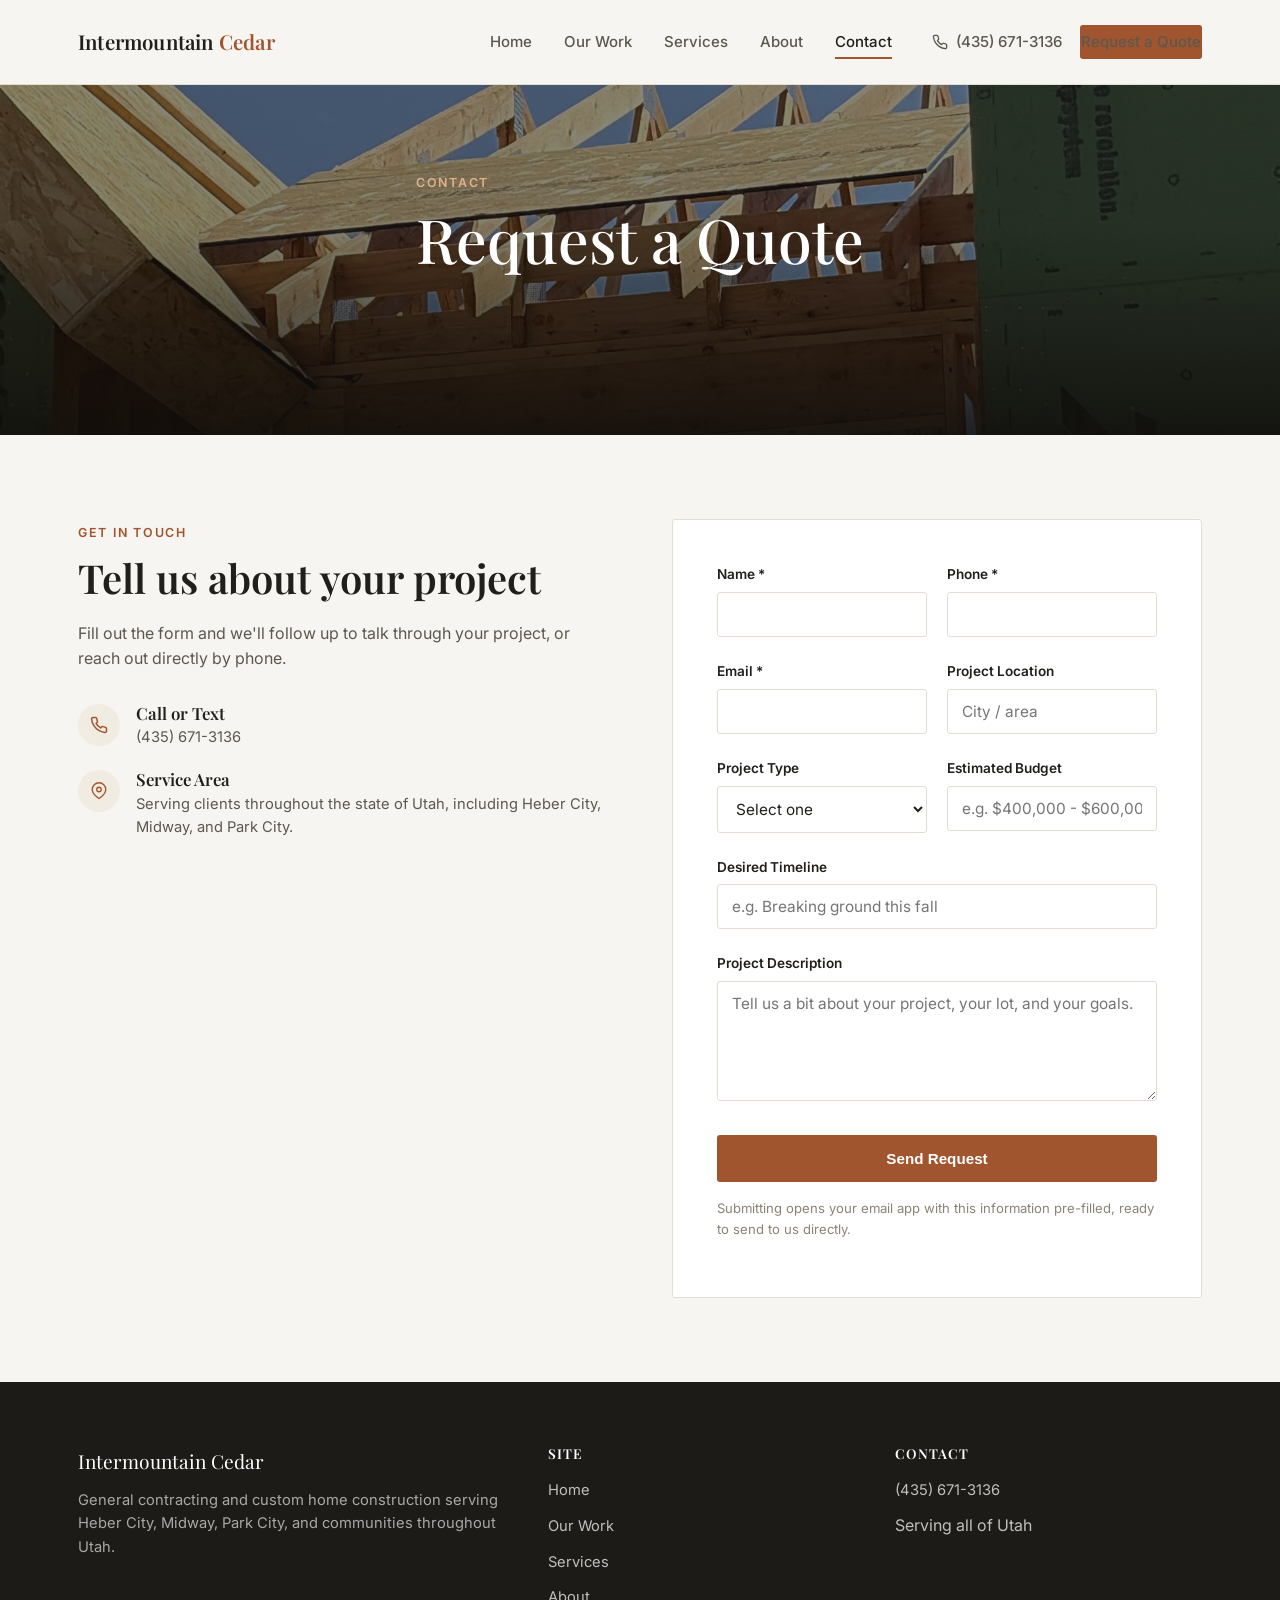
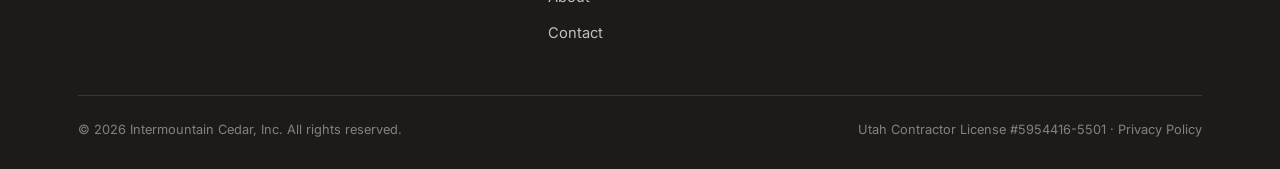
==== contact.html @ b6607494 "Initial commit: Intermountain Cedar contractor website Co-Authored-By: Claude Sonnet 5 <noreply@anth" ====
<!DOCTYPE html>
<html lang="en">
<head>
<meta charset="UTF-8">
<meta name="viewport" content="width=device-width, initial-scale=1.0">
<title>Contact | Intermountain Cedar</title>
<meta name="description" content="Request a quote from Intermountain Cedar, a Utah general contractor serving Heber City, Midway, Park City, and beyond.">
<link rel="preconnect" href="https://fonts.googleapis.com">
<link rel="preconnect" href="https://fonts.gstatic.com" crossorigin>
<link href="https://fonts.googleapis.com/css2?family=Playfair+Display:wght@400;500;600;700&family=Inter:wght@400;500;600;700&display=swap" rel="stylesheet">
<link rel="stylesheet" href="css/style.css">
</head>
<body>

<header class="site-header">
  <div class="container">
    <a href="index.html" class="brand">Intermountain <span>Cedar</span></a>
    <nav class="main-nav" id="main-nav">
      <ul>
        <li><a href="index.html">Home</a></li>
        <li><a href="work.html">Our Work</a></li>
        <li><a href="services.html">Services</a></li>
        <li><a href="about.html">About</a></li>
        <li><a href="contact.html" class="active">Contact</a></li>
      </ul>
      <div class="header-cta">
        <a href="tel:+14356713136" class="phone-link">
          <svg width="16" height="16" viewBox="0 0 24 24" fill="none" stroke="currentColor" stroke-width="2" stroke-linecap="round" stroke-linejoin="round"><path d="M22 16.92v3a2 2 0 0 1-2.18 2 19.79 19.79 0 0 1-8.63-3.07 19.5 19.5 0 0 1-6-6 19.79 19.79 0 0 1-3.07-8.67A2 2 0 0 1 4.11 2h3a2 2 0 0 1 2 1.72c.127.96.361 1.903.7 2.81a2 2 0 0 1-.45 2.11L8.09 9.91a16 16 0 0 0 6 6l1.27-1.27a2 2 0 0 1 2.11-.45c.907.339 1.85.573 2.81.7A2 2 0 0 1 22 16.92z"/></svg>
          (435) 671-3136
        </a>
        <a href="contact.html" class="btn btn-primary">Request a Quote</a>
      </div>
    </nav>
    <button class="nav-toggle" aria-label="Toggle navigation" aria-expanded="false">
      <span></span><span></span><span></span>
    </button>
  </div>
</header>

<section class="page-hero" style="min-height:34vh;">
  <div class="hero-bg" style="background-image:url('images/framing-roof-detail.jpg');">
    <video autoplay muted loop playsinline poster="images/framing-roof-detail.jpg">
      <source src="media/contact-hero.mp4" type="video/mp4">
    </video>
  </div>
  <div class="container hero-content">
    <span class="eyebrow" style="color:#e3b089;">Contact</span>
    <h1>Request a Quote</h1>
  </div>
</section>

<section>
  <div class="container split" style="align-items:flex-start;">

    <div>
      <span class="eyebrow">Get In Touch</span>
      <h2>Tell us about your project</h2>
      <p>Fill out the form and we'll follow up to talk through your project, or reach out directly by phone.</p>

      <div class="contact-cards" style="margin-top:32px;">
        <div class="contact-card">
          <div class="icon">
            <svg width="18" height="18" viewBox="0 0 24 24" fill="none" stroke="currentColor" stroke-width="2" stroke-linecap="round" stroke-linejoin="round"><path d="M22 16.92v3a2 2 0 0 1-2.18 2 19.79 19.79 0 0 1-8.63-3.07 19.5 19.5 0 0 1-6-6 19.79 19.79 0 0 1-3.07-8.67A2 2 0 0 1 4.11 2h3a2 2 0 0 1 2 1.72c.127.96.361 1.903.7 2.81a2 2 0 0 1-.45 2.11L8.09 9.91a16 16 0 0 0 6 6l1.27-1.27a2 2 0 0 1 2.11-.45c.907.339 1.85.573 2.81.7A2 2 0 0 1 22 16.92z"/></svg>
          </div>
          <div>
            <h3>Call or Text</h3>
            <p><a href="tel:+14356713136">(435) 671-3136</a></p>
          </div>
        </div>
        <div class="contact-card">
          <div class="icon">
            <svg width="18" height="18" viewBox="0 0 24 24" fill="none" stroke="currentColor" stroke-width="1.8" stroke-linecap="round" stroke-linejoin="round"><path d="M21 10c0 6-9 12-9 12s-9-6-9-12a9 9 0 0 1 18 0z"/><circle cx="12" cy="10" r="3"/></svg>
          </div>
          <div>
            <h3>Service Area</h3>
            <p>Serving clients throughout the state of Utah, including Heber City, Midway, and Park City.</p>
          </div>
        </div>
      </div>
    </div>

    <div class="form-wrap">
      <form id="quote-form" data-recipient="">
        <div class="form-grid">
          <div class="field">
            <label for="name">Name *</label>
            <input type="text" id="name" name="name" required>
          </div>
          <div class="field">
            <label for="phone">Phone *</label>
            <input type="tel" id="phone" name="phone" required>
          </div>
          <div class="field">
            <label for="email">Email *</label>
            <input type="email" id="email" name="email" required>
          </div>
          <div class="field">
            <label for="location">Project Location</label>
            <input type="text" id="location" name="location" placeholder="City / area">
          </div>
          <div class="field">
            <label for="project_type">Project Type</label>
            <select id="project_type" name="project_type">
              <option value="">Select one</option>
              <option>Custom Home Construction</option>
              <option>New Home Construction</option>
              <option>Framing</option>
              <option>Multi-Family Residential</option>
              <option>General Contracting</option>
              <option>Other</option>
            </select>
          </div>
          <div class="field">
            <label for="budget">Estimated Budget</label>
            <input type="text" id="budget" name="budget" placeholder="e.g. $400,000 - $600,000">
          </div>
          <div class="field full">
            <label for="timeline">Desired Timeline</label>
            <input type="text" id="timeline" name="timeline" placeholder="e.g. Breaking ground this fall">
          </div>
          <div class="field full">
            <label for="description">Project Description</label>
            <textarea id="description" name="description" placeholder="Tell us a bit about your project, your lot, and your goals."></textarea>
          </div>
        </div>
        <button type="submit" class="btn btn-primary btn-block" style="margin-top:22px;">Send Request</button>
        <p class="form-note">Submitting opens your email app with this information pre-filled, ready to send to us directly.</p>
        <div class="form-status" id="form-status"></div>
      </form>
    </div>

  </div>
</section>

<footer class="site-footer">
  <div class="container">
    <div class="footer-grid">
      <div>
        <div class="footer-brand">Intermountain Cedar</div>
        <p>General contracting and custom home construction serving Heber City, Midway, Park City, and communities throughout Utah.</p>
      </div>
      <div>
        <h4>Site</h4>
        <ul>
          <li><a href="index.html">Home</a></li>
          <li><a href="work.html">Our Work</a></li>
          <li><a href="services.html">Services</a></li>
          <li><a href="about.html">About</a></li>
          <li><a href="contact.html">Contact</a></li>
        </ul>
      </div>
      <div>
        <h4>Contact</h4>
        <ul>
          <li><a href="tel:+14356713136">(435) 671-3136</a></li>
          <li>Serving all of Utah</li>
        </ul>
      </div>
    </div>
    <div class="footer-bottom">
      <span>&copy; <span id="year"></span> Intermountain Cedar, Inc. All rights reserved.</span>
      <span>Utah Contractor License #5954416-5501 &middot; <a href="privacy-policy.html">Privacy Policy</a></span>
    </div>
  </div>
</footer>

<script src="js/main.js"></script>
</body>
</html>
---- css/style.css ----
/* ==========================================================================
   Nephi Trunnell Homes — stylesheet
   ========================================================================== */

:root {
  --bg: #f7f5f1;
  --surface: #ffffff;
  --ink: #211f1c;
  --ink-soft: #5c584f;
  --ink-faint: #8a8477;
  --line: #e4ded2;
  --line-soft: #edE8dd;

  --clay: #a1552e;
  --clay-dark: #7e4222;
  --pine: #3d4a37;
  --pine-dark: #2c3628;

  --font-head: "Playfair Display", Georgia, "Times New Roman", serif;
  --font-body: "Inter", -apple-system, BlinkMacSystemFont, "Segoe UI", Roboto, sans-serif;

  --container: 1180px;
  --radius: 3px;
  --shadow: 0 12px 32px -16px rgba(33, 31, 28, 0.28);
}

* { box-sizing: border-box; }
html { scroll-behavior: smooth; }

body {
  margin: 0;
  background: var(--bg);
  color: var(--ink);
  font-family: var(--font-body);
  font-size: 16px;
  line-height: 1.6;
  -webkit-font-smoothing: antialiased;
}

img { max-width: 100%; display: block; }

h1, h2, h3, h4 {
  font-family: var(--font-head);
  font-weight: 600;
  line-height: 1.15;
  margin: 0 0 0.5em;
  color: var(--ink);
}

h1 { font-size: clamp(2.4rem, 5vw, 3.8rem); font-weight: 500; }
h2 { font-size: clamp(1.8rem, 3.2vw, 2.5rem); }
h3 { font-size: 1.25rem; }

p { margin: 0 0 1em; color: var(--ink-soft); }

a { color: inherit; text-decoration: none; }

.eyebrow {
  display: inline-block;
  font-family: var(--font-body);
  font-size: 0.78rem;
  font-weight: 600;
  letter-spacing: 0.14em;
  text-transform: uppercase;
  color: var(--clay);
  margin-bottom: 0.9em;
}

.container {
  max-width: var(--container);
  margin: 0 auto;
  padding: 0 28px;
}

section { padding: 84px 0; }
@media (max-width: 720px) {
  section { padding: 56px 0; }
}

.section-head {
  max-width: 640px;
  margin: 0 0 48px;
}
.section-head.center { margin-left: auto; margin-right: auto; text-align: center; }

/* ---------- Buttons ---------- */
.btn {
  display: inline-flex;
  align-items: center;
  gap: 8px;
  padding: 14px 28px;
  border-radius: var(--radius);
  font-weight: 600;
  font-size: 0.95rem;
  border: 1px solid transparent;
  cursor: pointer;
  transition: background 0.18s ease, color 0.18s ease, border-color 0.18s ease, transform 0.18s ease;
}
.btn-primary {
  background: var(--clay);
  color: #fff;
}
.btn-primary:hover { background: var(--clay-dark); transform: translateY(-1px); }

.btn-ghost {
  background: transparent;
  color: var(--ink);
  border-color: var(--ink);
}
.btn-ghost:hover { background: var(--ink); color: #fff; }

.btn-ghost-light {
  background: transparent;
  color: #fff;
  border-color: rgba(255,255,255,0.65);
}
.btn-ghost-light:hover { background: #fff; color: var(--ink); }

.btn-block { width: 100%; justify-content: center; }

/* ---------- Header ---------- */
.site-header {
  position: sticky;
  top: 0;
  z-index: 100;
  background: rgba(247, 245, 241, 0.92);
  backdrop-filter: saturate(140%) blur(10px);
  border-bottom: 1px solid var(--line);
}
.site-header .container {
  display: flex;
  align-items: center;
  justify-content: space-between;
  height: 84px;
}

.brand {
  font-family: var(--font-head);
  font-size: 1.28rem;
  font-weight: 600;
  letter-spacing: 0.01em;
  color: var(--ink);
  white-space: nowrap;
}
.brand span { color: var(--clay); }

.main-nav {
  display: flex;
  align-items: center;
  gap: 40px;
}
.main-nav ul {
  list-style: none;
  display: flex;
  gap: 32px;
  margin: 0;
  padding: 0;
}
.main-nav a {
  font-size: 0.94rem;
  font-weight: 500;
  color: var(--ink-soft);
  position: relative;
  padding: 4px 0;
}
.main-nav a:hover, .main-nav a.active { color: var(--ink); }
.main-nav a.active::after {
  content: "";
  position: absolute;
  left: 0; right: 0; bottom: -4px;
  height: 2px;
  background: var(--clay);
}

.header-cta {
  display: flex;
  align-items: center;
  gap: 18px;
}
.phone-link {
  font-weight: 600;
  font-size: 0.94rem;
  color: var(--ink);
  display: flex;
  align-items: center;
  gap: 8px;
}
.phone-link svg { flex-shrink: 0; }

.nav-toggle {
  display: none;
  background: none;
  border: none;
  cursor: pointer;
  padding: 8px;
}
.nav-toggle span {
  display: block;
  width: 24px;
  height: 2px;
  background: var(--ink);
  margin: 5px 0;
  transition: transform 0.2s ease, opacity 0.2s ease;
}

@media (max-width: 900px) {
  .main-nav {
    position: fixed;
    inset: 84px 0 0 0;
    background: var(--bg);
    flex-direction: column;
    align-items: stretch;
    padding: 32px 28px;
    gap: 28px;
    transform: translateX(100%);
    transition: transform 0.25s ease;
    overflow-y: auto;
  }
  .main-nav.open { transform: translateX(0); }
  .main-nav ul { flex-direction: column; gap: 22px; }
  .main-nav a { font-size: 1.1rem; }
  .header-cta { flex-direction: column; align-items: stretch; }
  .header-cta .btn { justify-content: center; }
  .nav-toggle { display: block; }
}

/* ---------- Hero ---------- */
.hero {
  position: relative;
  min-height: 86vh;
  display: flex;
  align-items: flex-end;
  color: #fff;
  overflow: hidden;
}
.hero-bg {
  position: absolute;
  inset: 0;
  background-size: cover;
  background-position: center;
  overflow: hidden;
}
.hero-bg video {
  position: absolute;
  inset: 0;
  width: 100%;
  height: 100%;
  object-fit: cover;
}
@media (prefers-reduced-motion: reduce) {
  .hero-bg video { display: none; }
}
.hero-bg::after {
  content: "";
  position: absolute;
  inset: 0;
  background: linear-gradient(180deg, rgba(18,16,13,0.5) 0%, rgba(18,16,13,0.52) 40%, rgba(16,14,11,0.9) 100%);
}
.hero-content {
  position: relative;
  padding-bottom: 88px;
  max-width: 760px;
}
.hero h1, .page-hero h1 { color: #fff; margin-bottom: 0.35em; }
.hero-dba {
  color: rgba(255,255,255,0.72);
  font-size: 1rem;
  font-weight: 500;
  letter-spacing: 0.03em;
  margin: -0.5em 0 1.3em;
}
.hero-sub {
  color: rgba(255,255,255,0.86);
  font-size: 1.15rem;
  max-width: 560px;
  margin-bottom: 2em;
}
.hero .hero-sub {
  font-family: var(--font-body);
  font-weight: 300;
  letter-spacing: 0.045em;
}
.hero-actions { display: flex; gap: 16px; flex-wrap: wrap; }

.page-hero {
  position: relative;
  min-height: 46vh;
  display: flex;
  align-items: flex-end;
  color: #fff;
}
.page-hero .hero-content { padding-bottom: 56px; max-width: 700px; }
.page-hero .hero-sub { margin-bottom: 0; }

/* ---------- Hero divider ---------- */
.hero-divider {
  display: flex;
  flex-direction: column;
  align-items: center;
  padding: 26px 0 0;
  position: relative;
  z-index: 2;
}
.hero-divider .divider-line {
  width: 2px;
  height: 34px;
  background: linear-gradient(180deg, var(--clay), rgba(161, 85, 46, 0.12));
}
.hero-divider .divider-icon {
  margin-top: -1px;
  width: 46px;
  height: 46px;
  border-radius: 50%;
  background: var(--surface);
  border: 1px solid var(--line);
  display: flex;
  align-items: center;
  justify-content: center;
  color: var(--clay);
  box-shadow: var(--shadow);
}

/* ---------- Trust strip ---------- */
.trust-strip {
  padding: 40px 0;
  border-bottom: 1px solid var(--line);
}
.trust-strip .container {
  display: grid;
  grid-template-columns: repeat(4, 1fr);
  gap: 24px;
}
.trust-item {
  display: flex;
  align-items: center;
  gap: 14px;
}
.trust-item svg { flex-shrink: 0; color: var(--clay); }
.trust-item span {
  font-size: 0.92rem;
  font-weight: 500;
  color: var(--ink-soft);
  line-height: 1.35;
}
@media (max-width: 900px) {
  .trust-strip .container { grid-template-columns: repeat(2, 1fr); }
}
@media (max-width: 540px) {
  .trust-strip .container { grid-template-columns: 1fr; }
}

/* ---------- Services grid ---------- */
.services-grid {
  display: grid;
  grid-template-columns: repeat(3, 1fr);
  gap: 28px;
}
@media (max-width: 900px) { .services-grid { grid-template-columns: repeat(2, 1fr); } }
@media (max-width: 600px) { .services-grid { grid-template-columns: 1fr; } }

.service-card {
  background: var(--surface);
  border: 1px solid var(--line);
  border-radius: var(--radius);
  padding: 34px 30px;
  transition: box-shadow 0.2s ease, transform 0.2s ease, border-color 0.2s ease;
}
.service-card:hover {
  box-shadow: var(--shadow);
  transform: translateY(-3px);
  border-color: var(--line-soft);
}
.service-card .icon {
  width: 46px; height: 46px;
  display: flex; align-items: center; justify-content: center;
  border-radius: 50%;
  background: #f1ece1;
  color: var(--clay);
  margin-bottom: 20px;
}
.service-card h3 { margin-bottom: 0.5em; }
.service-card p { margin-bottom: 0; font-size: 0.95rem; }

/* ---------- Image grid / gallery ---------- */
.gallery-grid {
  column-count: 3;
  column-gap: 20px;
}
@media (max-width: 900px) { .gallery-grid { column-count: 2; } }
@media (max-width: 560px) { .gallery-grid { column-count: 1; } }

/* Even 3-up row (homepage "Recent Work" preview) — equal-height boxes, no masonry */
.gallery-grid-even {
  display: grid;
  grid-template-columns: repeat(3, 1fr);
  gap: 20px;
}
@media (max-width: 900px) { .gallery-grid-even { grid-template-columns: repeat(2, 1fr); } }
@media (max-width: 560px) { .gallery-grid-even { grid-template-columns: 1fr; } }
.gallery-grid-even .gallery-item { margin-bottom: 0; }

.gallery-item {
  position: relative;
  overflow: hidden;
  border-radius: var(--radius);
  cursor: pointer;
  background: var(--ink);
  aspect-ratio: 4 / 3;
  break-inside: avoid;
  margin-bottom: 20px;
}
.gallery-item.tall { aspect-ratio: 3 / 4; }
.gallery-item img {
  width: 100%; height: 100%;
  object-fit: cover;
  transition: transform 0.4s ease;
}
.gallery-item:hover img { transform: scale(1.06); }
.gallery-item .cap {
  position: absolute;
  left: 0; right: 0; bottom: 0;
  padding: 16px 18px;
  background: linear-gradient(180deg, transparent, rgba(0,0,0,0.72));
  color: #fff;
  font-size: 0.85rem;
  font-weight: 500;
  opacity: 0;
  transition: opacity 0.25s ease;
}
.gallery-item:hover .cap { opacity: 1; }

/* Lightbox */
.lightbox {
  position: fixed;
  inset: 0;
  background: rgba(15,14,12,0.94);
  display: none;
  align-items: center;
  justify-content: center;
  z-index: 1000;
  padding: 40px 24px;
}
.lightbox.open { display: flex; }
.lightbox img { max-width: 100%; max-height: 82vh; border-radius: 2px; }
.lightbox figure { margin: 0; text-align: center; }
.lightbox figcaption { color: rgba(255,255,255,0.75); margin-top: 14px; font-size: 0.9rem; }
.lightbox-close {
  position: absolute;
  top: 24px; right: 28px;
  background: none; border: none;
  color: #fff; font-size: 1.8rem;
  cursor: pointer; line-height: 1;
}
.lightbox-nav {
  position: absolute;
  top: 50%; transform: translateY(-50%);
  background: none; border: none;
  color: #fff; cursor: pointer;
  padding: 12px;
  opacity: 0.75;
}
.lightbox-nav:hover { opacity: 1; }
.lightbox-prev { left: 12px; }
.lightbox-next { right: 12px; }

/* ---------- Split / about teaser ---------- */
.split {
  display: grid;
  grid-template-columns: 1fr 1fr;
  gap: 64px;
  align-items: center;
}
@media (max-width: 860px) {
  .split { grid-template-columns: 1fr; gap: 36px; }
}
.split img { border-radius: var(--radius); }
.split-media { position: relative; }
.split-media .frame {
  position: absolute;
  inset: 18px -18px -18px 18px;
  border: 2px solid var(--clay);
  border-radius: var(--radius);
  z-index: -1;
}
@media (max-width: 860px) {
  .split-media .frame { display: none; }
}

/* ---------- CTA banner ---------- */
.cta-banner {
  background: var(--pine);
  color: #fff;
  text-align: center;
}
.cta-banner h2 { color: #fff; }
.cta-banner p { color: rgba(255,255,255,0.82); max-width: 560px; margin-left: auto; margin-right: auto; }
.cta-banner .btn-primary { background: var(--clay); }
.cta-banner .btn-primary:hover { background: var(--clay-dark); }

/* ---------- Stats ---------- */
.stats-row {
  display: grid;
  grid-template-columns: repeat(3, 1fr);
  gap: 28px;
  text-align: center;
}
@media (max-width: 700px) { .stats-row { grid-template-columns: 1fr; } }
.stat h3 {
  font-size: 2.2rem;
  color: var(--clay);
  margin-bottom: 0.1em;
}
.stat p { font-size: 0.9rem; text-transform: uppercase; letter-spacing: 0.06em; font-weight: 600; color: var(--ink-soft); }

/* ---------- Process steps ---------- */
.process-list {
  list-style: none;
  margin: 0; padding: 0;
  counter-reset: step;
  display: grid;
  grid-template-columns: repeat(4, 1fr);
  gap: 28px;
}
@media (max-width: 900px) { .process-list { grid-template-columns: repeat(2, 1fr); } }
@media (max-width: 560px) { .process-list { grid-template-columns: 1fr; } }
.process-list li { counter-increment: step; }
.process-list .num {
  font-family: var(--font-head);
  font-size: 1.6rem;
  color: var(--clay);
  margin-bottom: 12px;
}
.process-list .num::before {
  content: counter(step, decimal-leading-zero);
}

/* ---------- Services detail (services page) ---------- */
.service-detail {
  display: grid;
  grid-template-columns: 260px 1fr;
  gap: 36px;
  align-items: center;
  padding: 40px 0;
  border-bottom: 1px solid var(--line);
}
.service-detail:last-child { border-bottom: none; }
@media (max-width: 760px) { .service-detail { grid-template-columns: 1fr; gap: 16px; } }
.service-detail ul { margin: 1em 0 0; padding-left: 1.15em; color: var(--ink-soft); }
.service-detail li { margin-bottom: 0.4em; }
.service-detail .thumb {
  position: relative;
  border-radius: var(--radius);
  overflow: hidden;
  aspect-ratio: 4 / 3;
}
.service-detail .thumb img { width: 100%; height: 100%; object-fit: cover; }
.service-detail .label {
  position: absolute;
  top: 12px;
  left: 12px;
  font-family: var(--font-head);
  font-size: 0.85rem;
  color: #fff;
  background: rgba(28, 27, 24, 0.7);
  padding: 4px 11px;
  border-radius: var(--radius);
  z-index: 2;
}

/* ---------- Forms ---------- */
.form-wrap {
  background: var(--surface);
  border: 1px solid var(--line);
  border-radius: var(--radius);
  padding: 44px;
}
@media (max-width: 600px) { .form-wrap { padding: 28px 22px; } }

.form-grid {
  display: grid;
  grid-template-columns: 1fr 1fr;
  gap: 20px;
}
@media (max-width: 620px) { .form-grid { grid-template-columns: 1fr; } }
.form-grid .full { grid-column: 1 / -1; }

label {
  display: block;
  font-size: 0.85rem;
  font-weight: 600;
  margin-bottom: 6px;
  color: var(--ink);
}
input, select, textarea {
  width: 100%;
  font-family: var(--font-body);
  font-size: 0.96rem;
  padding: 12px 14px;
  border: 1px solid var(--line);
  border-radius: var(--radius);
  background: #fff;
  color: var(--ink);
}
input:focus, select:focus, textarea:focus {
  outline: none;
  border-color: var(--clay);
}
textarea { resize: vertical; min-height: 120px; }
.field { margin-bottom: 4px; }

.form-note {
  font-size: 0.82rem;
  color: var(--ink-faint);
  margin-top: 16px;
}

.form-status {
  display: none;
  margin-top: 18px;
  padding: 14px 16px;
  border-radius: var(--radius);
  background: #eef3ea;
  color: var(--pine-dark);
  font-size: 0.9rem;
  font-weight: 500;
}
.form-status.show { display: block; }

/* ---------- Contact info cards ---------- */
.contact-cards {
  display: grid;
  gap: 20px;
}
.contact-card {
  display: flex;
  gap: 16px;
  align-items: flex-start;
}
.contact-card .icon {
  width: 42px; height: 42px;
  border-radius: 50%;
  background: #f1ece1;
  color: var(--clay);
  display: flex; align-items: center; justify-content: center;
  flex-shrink: 0;
}
.contact-card h3 { margin-bottom: 0.2em; font-size: 1.05rem; }
.contact-card p { margin-bottom: 0; font-size: 0.92rem; }
.contact-card a:hover { color: var(--clay); }

/* ---------- Footer ---------- */
.site-footer {
  background: #1c1b18;
  color: rgba(255,255,255,0.72);
  padding: 64px 0 28px;
}
.footer-grid {
  display: grid;
  grid-template-columns: 1.4fr 1fr 1fr;
  gap: 40px;
  padding-bottom: 40px;
  border-bottom: 1px solid rgba(255,255,255,0.12);
}
@media (max-width: 760px) { .footer-grid { grid-template-columns: 1fr; gap: 32px; } }
.footer-brand {
  font-family: var(--font-head);
  font-size: 1.2rem;
  color: #fff;
  margin-bottom: 12px;
}
.footer-grid p { color: rgba(255,255,255,0.62); font-size: 0.92rem; }
.footer-grid h4 {
  color: #fff;
  font-size: 0.85rem;
  letter-spacing: 0.08em;
  text-transform: uppercase;
  margin-bottom: 16px;
}
.footer-grid ul { list-style: none; margin: 0; padding: 0; }
.footer-grid li { margin-bottom: 10px; }
.footer-grid a { color: rgba(255,255,255,0.72); font-size: 0.92rem; }
.footer-grid a:hover { color: #fff; }
.footer-bottom {
  padding-top: 24px;
  display: flex;
  justify-content: space-between;
  flex-wrap: wrap;
  gap: 10px;
  font-size: 0.8rem;
  color: rgba(255,255,255,0.45);
}

/* ---------- Utility ---------- */
.text-center { text-align: center; }
.mt-0 { margin-top: 0; }
.bg-surface { background: var(--surface); }
.bg-alt { background: #f1ece1; }
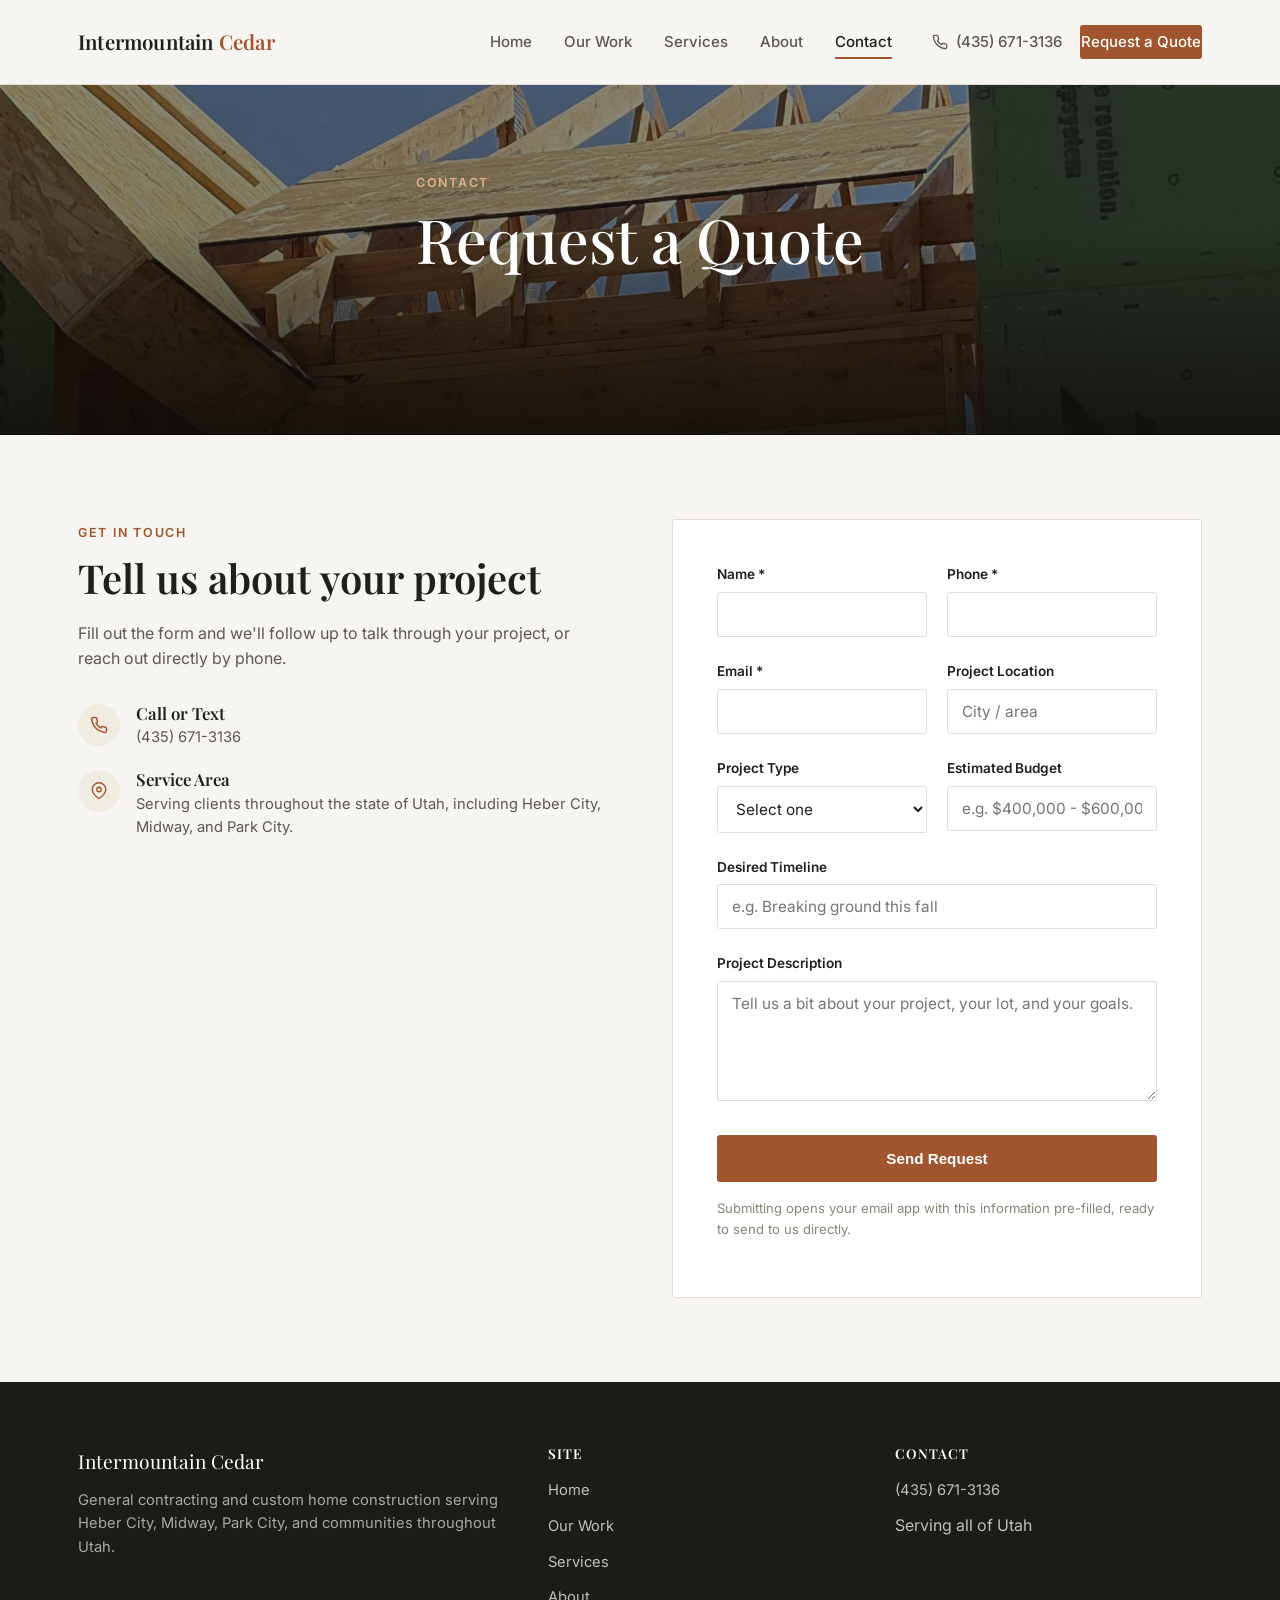
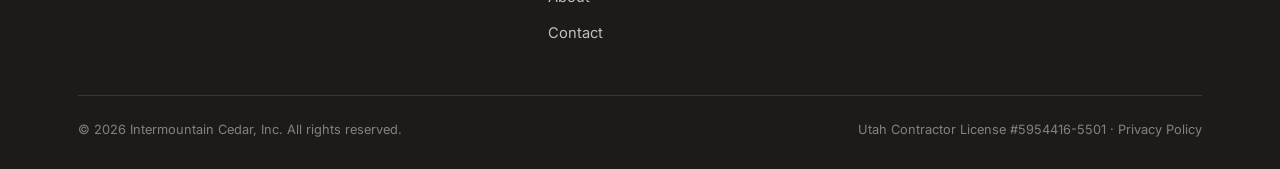
==== commit 4e33a5ba: "Set quote form recipient email to nephitrunnell@msm.com Co-Authored-By: Claude Sonnet 5 <noreply@ant" ====
--- a/contact.html
+++ b/contact.html
@@ -80,7 +80,7 @@
     </div>
 
     <div class="form-wrap">
-      <form id="quote-form" data-recipient="">
+      <form id="quote-form" data-recipient="nephitrunnell@msm.com">
         <div class="form-grid">
           <div class="field">
             <label for="name">Name *</label>
--- a/css/style.css
+++ b/css/style.css
@@ -164,6 +164,8 @@
   padding: 4px 0;
 }
 .main-nav a:hover, .main-nav a.active { color: var(--ink); }
+.main-nav a.btn { color: #fff; }
+.main-nav a.btn-ghost, .main-nav a.btn-ghost-light { color: inherit; }
 .main-nav a.active::after {
   content: "";
   position: absolute;
